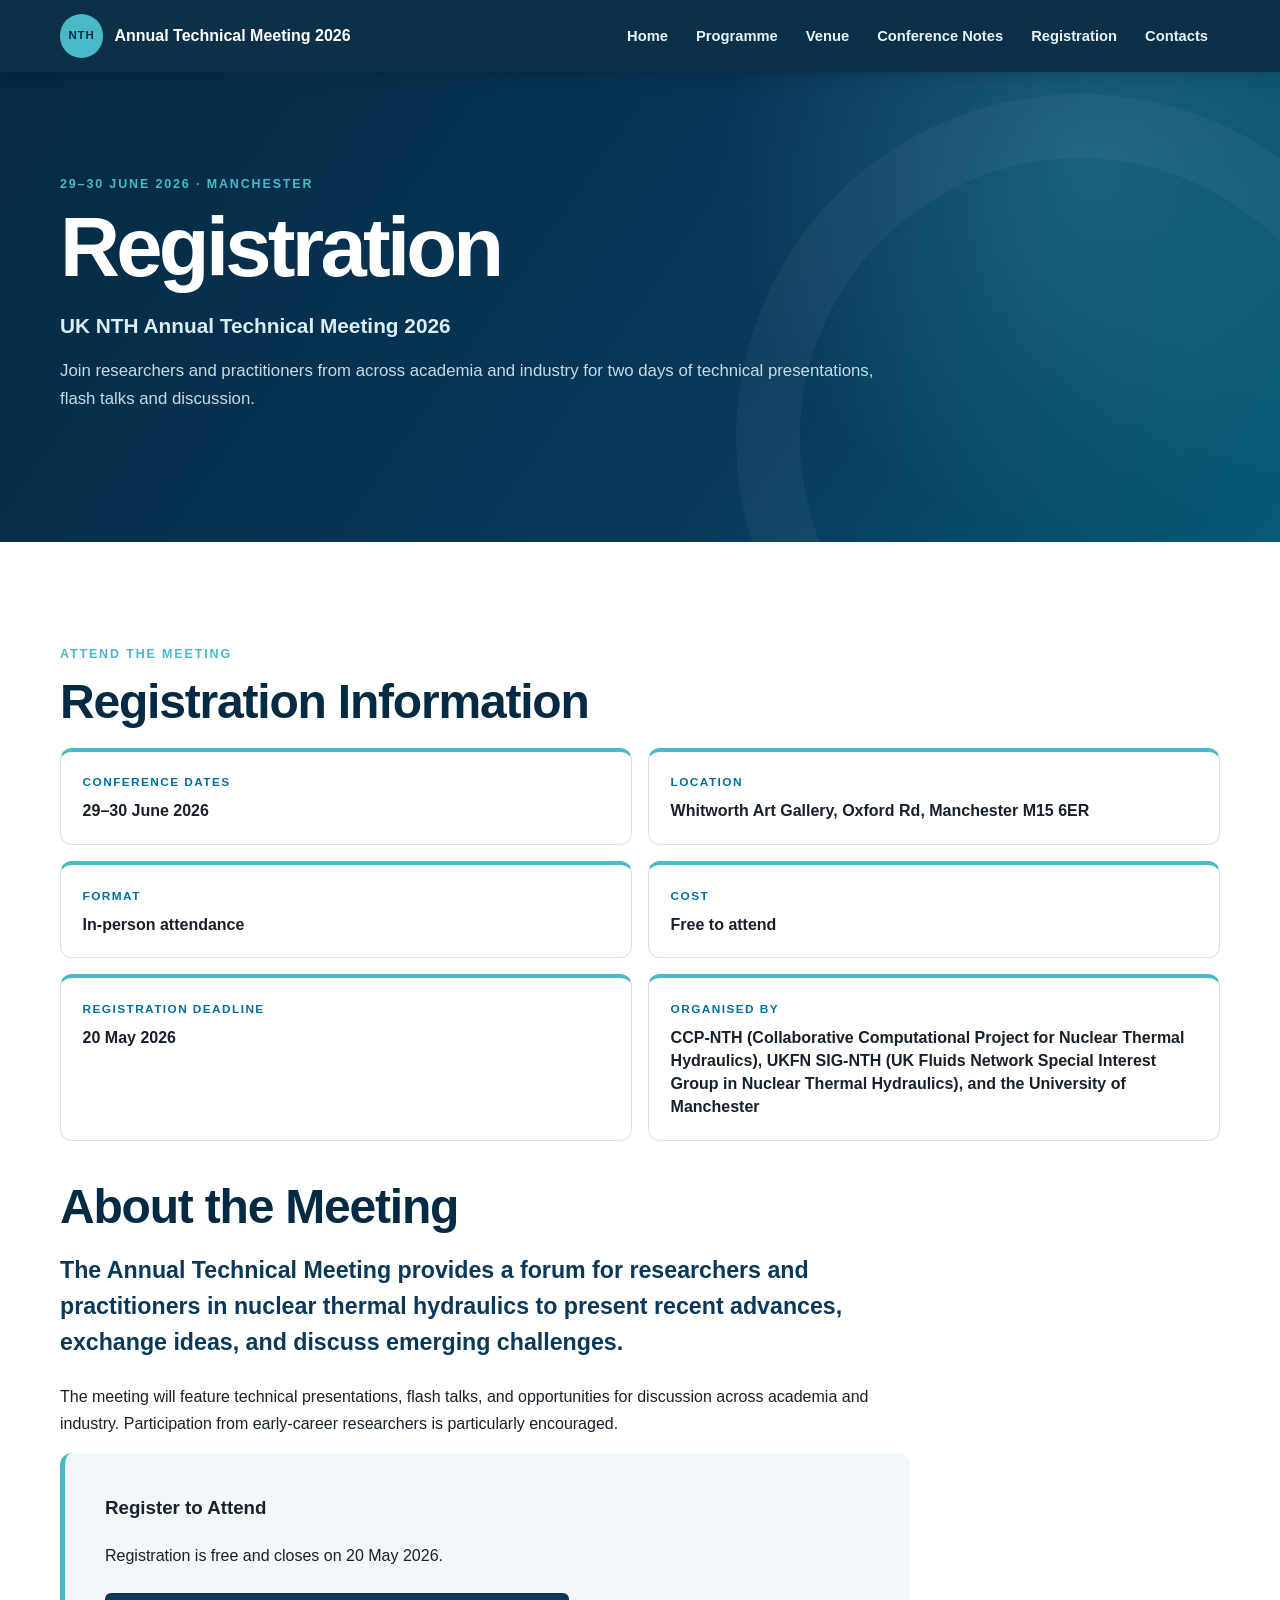
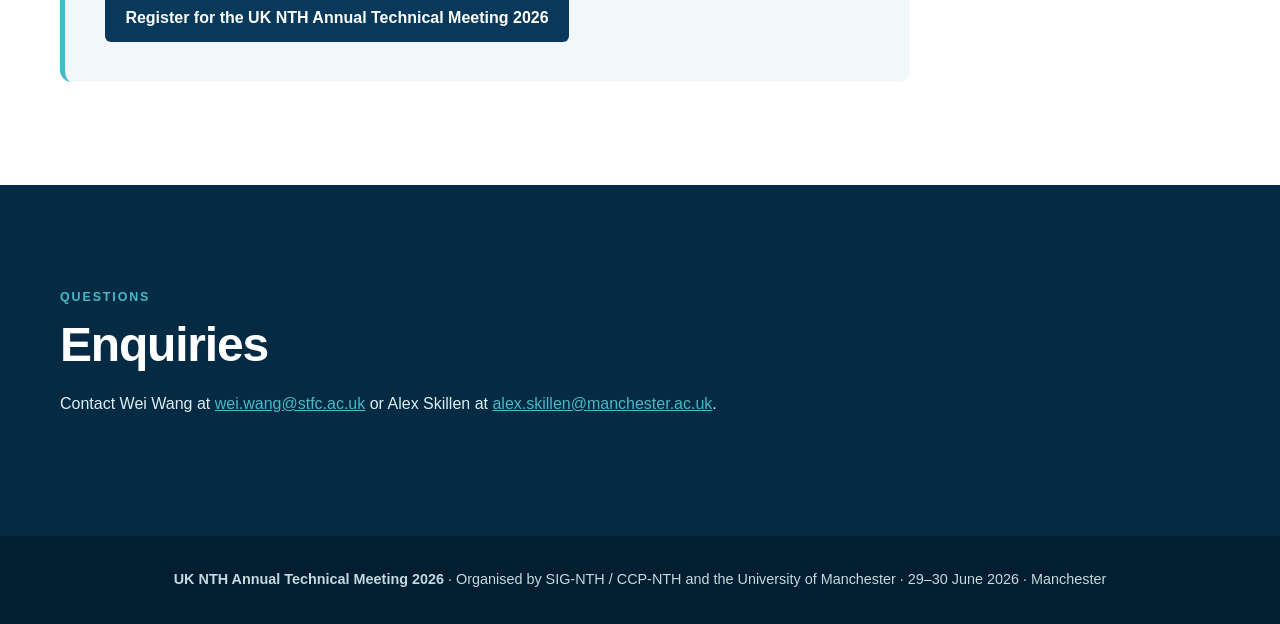
==== registration.html @ 03444980 "Update event programme and add registration page" ====
<!DOCTYPE html>
<html lang="en-GB">
<head>
  <meta charset="utf-8">
  <meta name="viewport" content="width=device-width, initial-scale=1">
  <meta name="description" content="Registration information for the UK NTH Annual Technical Meeting 2026.">
  <title>Registration – UK NTH Annual Technical Meeting 2026</title>
  <link rel="stylesheet" href="style.css">
</head>
<body>
  <a class="skip-link" href="#main-content">Skip to main content</a>

  <header class="site-header">
    <div class="nav-wrap">
      <a class="site-name" href="index.html" aria-label="UK NTH Annual Technical Meeting 2026 home">
        <span class="site-mark" aria-hidden="true">NTH</span>
        <span>Annual Technical Meeting 2026</span>
      </a>
      <nav aria-label="Main navigation">
        <ul class="nav-links">
          <li><a href="index.html">Home</a></li>
          <li><a href="index.html#programme">Programme</a></li>
          <li><a href="index.html#venue">Venue</a></li>
          <li><a href="index.html#notes">Conference Notes</a></li>
          <li><a href="registration.html" aria-current="page">Registration</a></li>
          <li><a href="index.html#contacts">Contacts</a></li>
        </ul>
      </nav>
    </div>
  </header>

  <main id="main-content">
    <section class="hero registration-hero">
      <div class="hero-content">
        <p class="eyebrow">29–30 June 2026 · Manchester</p>
        <h1>Registration</h1>
        <p class="hero-subtitle">UK NTH Annual Technical Meeting 2026</p>
        <p class="hero-description">Join researchers and practitioners from across academia and industry for two days of technical presentations, flash talks and discussion.</p>
      </div>
    </section>

    <section class="content-section">
      <div class="section-inner">
        <p class="section-kicker">Attend the meeting</p>
        <h2>Registration Information</h2>

        <div class="registration-grid">
          <article class="fact-card">
            <p class="fact-label">Conference Dates</p>
            <p class="fact-value">29–30 June 2026</p>
          </article>
          <article class="fact-card">
            <p class="fact-label">Location</p>
            <p class="fact-value">Whitworth Art Gallery, Oxford Rd, Manchester M15 6ER</p>
          </article>
          <article class="fact-card">
            <p class="fact-label">Format</p>
            <p class="fact-value">In-person attendance</p>
          </article>
          <article class="fact-card">
            <p class="fact-label">Cost</p>
            <p class="fact-value">Free to attend</p>
          </article>
          <article class="fact-card">
            <p class="fact-label">Registration Deadline</p>
            <p class="fact-value">20 May 2026</p>
          </article>
          <article class="fact-card">
            <p class="fact-label">Organised By</p>
            <p class="fact-value">CCP-NTH (Collaborative Computational Project for Nuclear Thermal Hydraulics), UKFN SIG-NTH (UK Fluids Network Special Interest Group in Nuclear Thermal Hydraulics), and the University of Manchester</p>
          </article>
        </div>

        <div class="narrow">
          <h2>About the Meeting</h2>
          <p class="lead">The Annual Technical Meeting provides a forum for researchers and practitioners in nuclear thermal hydraulics to present recent advances, exchange ideas, and discuss emerging challenges.</p>
          <p>The meeting will feature technical presentations, flash talks, and opportunities for discussion across academia and industry. Participation from early-career researchers is particularly encouraged.</p>

          <div class="registration-action">
            <h3>Register to Attend</h3>
            <p>Registration is free and closes on 20 May 2026.</p>
            <a class="button" href="https://forms.office.com/e/QjzWCHUNQY" target="_blank" rel="noopener noreferrer">Register for the UK NTH Annual Technical Meeting 2026</a>
          </div>
        </div>
      </div>
    </section>

    <section class="content-section section-dark">
      <div class="section-inner">
        <p class="section-kicker">Questions</p>
        <h2>Enquiries</h2>
        <p>Contact Wei Wang at <a href="mailto:wei.wang@stfc.ac.uk">wei.wang@stfc.ac.uk</a> or Alex Skillen at <a href="mailto:alex.skillen@manchester.ac.uk">alex.skillen@manchester.ac.uk</a>.</p>
      </div>
    </section>
  </main>

  <footer>
    <div class="section-inner">
      <p><strong>UK NTH Annual Technical Meeting 2026</strong> · Organised by SIG-NTH / CCP-NTH and the University of Manchester · 29–30 June 2026 · Manchester</p>
    </div>
  </footer>
</body>
</html>
---- style.css ----
:root {
  --ink: #17212b;
  --muted: #556371;
  --navy: #08395b;
  --navy-deep: #052a43;
  --blue: #006f9f;
  --cyan: #48b9c7;
  --gold: #f0b44d;
  --paper: #ffffff;
  --pale: #f2f7f9;
  --line: #d8e2e7;
  --shadow: 0 14px 34px rgba(5, 42, 67, 0.12);
  --radius: 12px;
  --max-width: 1160px;
}

* {
  box-sizing: border-box;
}

html {
  scroll-behavior: smooth;
  scroll-padding-top: 5rem;
}

body {
  margin: 0;
  color: var(--ink);
  background: var(--paper);
  font-family: "Segoe UI", Roboto, Helvetica, Arial, sans-serif;
  font-size: 1rem;
  line-height: 1.65;
}

a {
  color: var(--blue);
}

a:hover {
  color: var(--navy);
}

.skip-link {
  position: fixed;
  top: -5rem;
  left: 1rem;
  z-index: 100;
  padding: 0.75rem 1rem;
  color: var(--paper);
  background: var(--navy-deep);
  border-radius: 0 0 6px 6px;
}

.skip-link:focus {
  top: 0;
}

.site-header {
  position: sticky;
  top: 0;
  z-index: 20;
  color: var(--paper);
  background: rgba(5, 42, 67, 0.97);
  box-shadow: 0 2px 16px rgba(0, 0, 0, 0.18);
}

.nav-wrap {
  width: min(calc(100% - 2rem), var(--max-width));
  min-height: 4.5rem;
  margin: 0 auto;
  display: flex;
  align-items: center;
  justify-content: space-between;
  gap: 2rem;
}

.site-name {
  display: flex;
  align-items: center;
  gap: 0.7rem;
  color: var(--paper);
  font-weight: 700;
  line-height: 1.2;
  text-decoration: none;
}

.site-name:hover {
  color: var(--paper);
}

.site-mark {
  display: grid;
  width: 2.7rem;
  height: 2.7rem;
  place-items: center;
  color: var(--navy-deep);
  background: var(--cyan);
  border-radius: 50%;
  font-size: 0.72rem;
  letter-spacing: 0.08em;
}

.nav-links {
  margin: 0;
  padding: 0;
  display: flex;
  flex-wrap: wrap;
  gap: 0.25rem;
  list-style: none;
}

.nav-links a {
  display: block;
  padding: 0.65rem 0.75rem;
  color: #e8f4f7;
  border-radius: 5px;
  font-size: 0.92rem;
  font-weight: 600;
  text-decoration: none;
}

.nav-links a:hover,
.nav-links a:focus-visible {
  color: var(--paper);
  background: rgba(255, 255, 255, 0.12);
}

.hero {
  position: relative;
  overflow: hidden;
  color: var(--paper);
  background:
    radial-gradient(circle at 85% 20%, rgba(72, 185, 199, 0.28), transparent 23rem),
    linear-gradient(125deg, var(--navy-deep), var(--navy) 62%, #075a78);
}

.hero::after {
  position: absolute;
  right: -9rem;
  bottom: -15rem;
  width: 35rem;
  height: 35rem;
  border: 4rem solid rgba(255, 255, 255, 0.04);
  border-radius: 50%;
  content: "";
}

.hero-content {
  position: relative;
  z-index: 1;
  width: min(calc(100% - 2rem), var(--max-width));
  margin: 0 auto;
  padding: clamp(5rem, 10vw, 8.5rem) 0 clamp(7rem, 12vw, 10rem);
}

.hero-logo {
  display: block;
  width: clamp(9rem, 18vw, 13rem);
  height: auto;
  margin-bottom: 2rem;
}

.eyebrow,
.section-kicker {
  margin: 0 0 0.7rem;
  color: var(--cyan);
  font-size: 0.78rem;
  font-weight: 800;
  letter-spacing: 0.15em;
  text-transform: uppercase;
}

h1,
h2,
h3,
h4,
p {
  margin-top: 0;
}

h1 {
  max-width: 900px;
  margin-bottom: 1.2rem;
  font-size: clamp(2.5rem, 7vw, 5.2rem);
  line-height: 1.02;
  letter-spacing: -0.045em;
}

h2 {
  margin-bottom: 1.2rem;
  color: var(--navy-deep);
  font-size: clamp(2rem, 4vw, 3rem);
  line-height: 1.1;
  letter-spacing: -0.025em;
}

.hero-subtitle {
  max-width: 950px;
  margin-bottom: 1rem;
  color: #d9edf2;
  font-size: clamp(1.05rem, 2vw, 1.3rem);
  font-weight: 650;
  line-height: 1.5;
}

.hero-description {
  max-width: 850px;
  color: #c6dce4;
  font-size: 1.05rem;
}

.hero-actions {
  margin-top: 2.2rem;
  display: flex;
  flex-wrap: wrap;
  gap: 0.75rem;
}

.button {
  display: inline-block;
  padding: 0.82rem 1.15rem;
  border: 2px solid transparent;
  border-radius: 6px;
  font-weight: 750;
  line-height: 1.2;
  text-decoration: none;
  transition: transform 160ms ease, background-color 160ms ease;
}

.button:hover {
  transform: translateY(-2px);
}

.button-primary {
  color: var(--navy-deep);
  background: var(--cyan);
}

.button-primary:hover {
  color: var(--navy-deep);
  background: #70ccd6;
}

.button-secondary {
  color: var(--paper);
  background: transparent;
  border-color: rgba(255, 255, 255, 0.5);
}

.button-secondary:hover {
  color: var(--paper);
  background: rgba(255, 255, 255, 0.12);
}

.event-facts {
  position: relative;
  z-index: 2;
  margin-top: -4.5rem;
}

.section-inner {
  width: min(calc(100% - 2rem), var(--max-width));
  margin: 0 auto;
}

.narrow {
  max-width: 850px;
}

.facts-grid {
  display: grid;
  grid-template-columns: repeat(4, 1fr);
  gap: 1rem;
}

.fact-card,
.contact-card,
.venue-card {
  padding: 1.35rem;
  background: var(--paper);
  border: 1px solid var(--line);
  border-top: 4px solid var(--cyan);
  border-radius: var(--radius);
  box-shadow: var(--shadow);
}

.fact-card p {
  margin-bottom: 0;
}

.fact-label {
  margin-bottom: 0.4rem !important;
  color: var(--blue);
  font-size: 0.74rem;
  font-weight: 800;
  letter-spacing: 0.12em;
  text-transform: uppercase;
}

.fact-value {
  font-weight: 700;
  line-height: 1.45;
}

.content-section {
  padding: clamp(4.5rem, 8vw, 7rem) 0;
}

.section-tint {
  background: var(--pale);
}

.lead {
  color: var(--navy);
  font-size: clamp(1.18rem, 2vw, 1.45rem);
  font-weight: 600;
  line-height: 1.55;
}

.section-heading {
  margin-bottom: 1.5rem;
  display: flex;
  align-items: end;
  justify-content: space-between;
  gap: 2rem;
}

.section-heading h2,
.section-heading p {
  margin-bottom: 0;
}

.draft-notice {
  flex: 0 0 auto;
  color: var(--muted);
  font-size: 0.9rem;
}

.legend {
  margin-bottom: 2.5rem;
  display: flex;
  flex-wrap: wrap;
  gap: 0.45rem;
}

.tag {
  display: inline-block;
  margin: 0.2rem 0.15rem 0 0;
  padding: 0.16rem 0.52rem;
  border-radius: 999px;
  font-size: 0.68rem;
  font-weight: 800;
  letter-spacing: 0.045em;
  line-height: 1.5;
  text-transform: uppercase;
  vertical-align: middle;
}

.tag-invited { color: #0b4561; background: #c8eafa; }
.tag-flash { color: #5b3b00; background: #fce4a9; }
.tag-break { color: #205741; background: #d8f0e4; }
.tag-lunch { color: #59395d; background: #eedcf0; }
.tag-dinner { color: #4f336c; background: #e4d7f7; }
.tag-panel { color: #713b17; background: #f3dbc8; }
.tag-tbc { color: #5b6268; background: #e4e8ea; }

.programme-day {
  margin-top: 2.5rem;
}

.programme-day + .programme-day {
  margin-top: 5rem;
}

.programme-day > h3 {
  margin-bottom: 1rem;
  padding: 1.15rem 1.4rem;
  color: var(--paper);
  background: var(--navy-deep);
  border-radius: var(--radius);
  font-size: clamp(1.35rem, 3vw, 1.8rem);
}

.session {
  margin: 2rem 0;
}

.session-title {
  margin: 0 0 0.6rem;
  padding: 0.85rem 1rem;
  color: var(--navy-deep);
  background: #dcecf1;
  border-left: 5px solid var(--blue);
  border-radius: 5px;
  font-size: 1.05rem;
}

.session-title span {
  margin-right: 0.5rem;
  color: var(--blue);
  font-size: 0.72rem;
  letter-spacing: 0.08em;
  text-transform: uppercase;
}

.programme-item {
  margin-bottom: 0.55rem;
  padding: 1rem 1.15rem;
  display: grid;
  grid-template-columns: 8rem 1fr;
  gap: 1rem;
  background: var(--paper);
  border: 1px solid var(--line);
  border-radius: 7px;
}

.programme-item time {
  color: var(--blue);
  font-size: 0.88rem;
  font-weight: 800;
}

.programme-item h4 {
  margin-bottom: 0.18rem;
  color: var(--ink);
  font-size: 1rem;
  line-height: 1.4;
}

.programme-item p {
  margin-bottom: 0.2rem;
  color: var(--muted);
  font-size: 0.9rem;
  line-height: 1.45;
}

.featured-item {
  border-left: 5px solid #8963ad;
}

.programme-break {
  margin: 1.2rem 0;
  background: #eaf5f1;
  border-color: #c5e2d6;
  border-left: 5px solid #4e9b78;
}

.programme-break.programme-lunch {
  background: #f5edf6;
  border-color: #e2cfe5;
  border-left-color: #9c70a1;
}

.programme-break.programme-dinner {
  background: #f1ebf8;
  border-color: #d9caeb;
  border-left-color: #8963ad;
}

.registration-hero .hero-content {
  padding-top: clamp(4rem, 8vw, 6.5rem);
  padding-bottom: clamp(5rem, 9vw, 7rem);
}

.registration-grid {
  margin-bottom: 2.5rem;
  display: grid;
  grid-template-columns: repeat(2, 1fr);
  gap: 1rem;
}

.registration-grid .fact-card {
  box-shadow: none;
}

.registration-action {
  padding: clamp(1.5rem, 4vw, 2.5rem);
  background: var(--pale);
  border-left: 5px solid var(--cyan);
  border-radius: var(--radius);
}

.registration-action .button {
  margin-top: 0.5rem;
  color: var(--paper);
  background: var(--navy);
}

.registration-action .button:hover {
  color: var(--paper);
  background: var(--navy-deep);
}

.split-layout {
  display: grid;
  grid-template-columns: 1.5fr 1fr;
  align-items: center;
  gap: clamp(2rem, 6vw, 6rem);
}

#venue .button {
  margin-top: 1rem;
  color: var(--paper);
  background: var(--navy);
}

#venue .button:hover {
  background: var(--navy-deep);
}

.venue-card {
  display: flex;
  flex-direction: column;
  font-size: 1.1rem;
  font-style: normal;
}

.venue-card strong {
  margin-bottom: 0.65rem;
  color: var(--navy-deep);
  font-size: 1.4rem;
}

.section-dark {
  color: #deedf1;
  background: var(--navy-deep);
}

.section-dark h2 {
  color: var(--paper);
}

.section-dark a {
  color: var(--cyan);
}

.notes-grid {
  margin: 2rem 0 0;
  padding: 0;
  display: grid;
  grid-template-columns: repeat(2, 1fr);
  gap: 1rem;
  list-style: none;
}

.notes-grid li {
  position: relative;
  padding: 1.2rem 1.2rem 1.2rem 3rem;
  background: rgba(255, 255, 255, 0.07);
  border: 1px solid rgba(255, 255, 255, 0.12);
  border-radius: 8px;
}

.notes-grid li::before {
  position: absolute;
  top: 1.25rem;
  left: 1.15rem;
  color: var(--cyan);
  font-weight: 900;
  content: "i";
}

.contact-grid {
  max-width: 800px;
  margin-top: 2rem;
  display: grid;
  grid-template-columns: repeat(2, 1fr);
  gap: 1rem;
}

.contact-card h3 {
  margin-bottom: 0.4rem;
  color: var(--navy-deep);
}

.contact-card a {
  overflow-wrap: anywhere;
  font-weight: 650;
}

footer {
  padding: 2rem 0;
  color: #c3d9df;
  background: #031e30;
  text-align: center;
}

footer p {
  margin: 0;
  font-size: 0.9rem;
}

@media (max-width: 900px) {
  .nav-wrap {
    padding: 0.75rem 0;
    align-items: flex-start;
    flex-direction: column;
    gap: 0.4rem;
  }

  .nav-links {
    gap: 0;
  }

  .nav-links a {
    padding: 0.4rem 0.6rem 0.4rem 0;
  }

  .facts-grid {
    grid-template-columns: repeat(2, 1fr);
  }

  .registration-grid {
    grid-template-columns: repeat(2, 1fr);
  }

  .split-layout {
    grid-template-columns: 1fr;
  }
}

@media (max-width: 620px) {
  html {
    scroll-padding-top: 9rem;
  }

  .site-name {
    font-size: 0.92rem;
  }

  .site-mark {
    width: 2.3rem;
    height: 2.3rem;
  }

  .nav-links a {
    font-size: 0.78rem;
  }

  .hero-content {
    padding-top: 4rem;
  }

  .hero-actions {
    align-items: stretch;
    flex-direction: column;
  }

  .button {
    text-align: center;
  }

  .facts-grid,
  .notes-grid,
  .contact-grid,
  .registration-grid {
    grid-template-columns: 1fr;
  }

  .section-heading {
    align-items: flex-start;
    flex-direction: column;
    gap: 0.5rem;
  }

  .programme-item {
    grid-template-columns: 1fr;
    gap: 0.35rem;
  }
}

@media (prefers-reduced-motion: reduce) {
  html {
    scroll-behavior: auto;
  }

  .button {
    transition: none;
  }
}
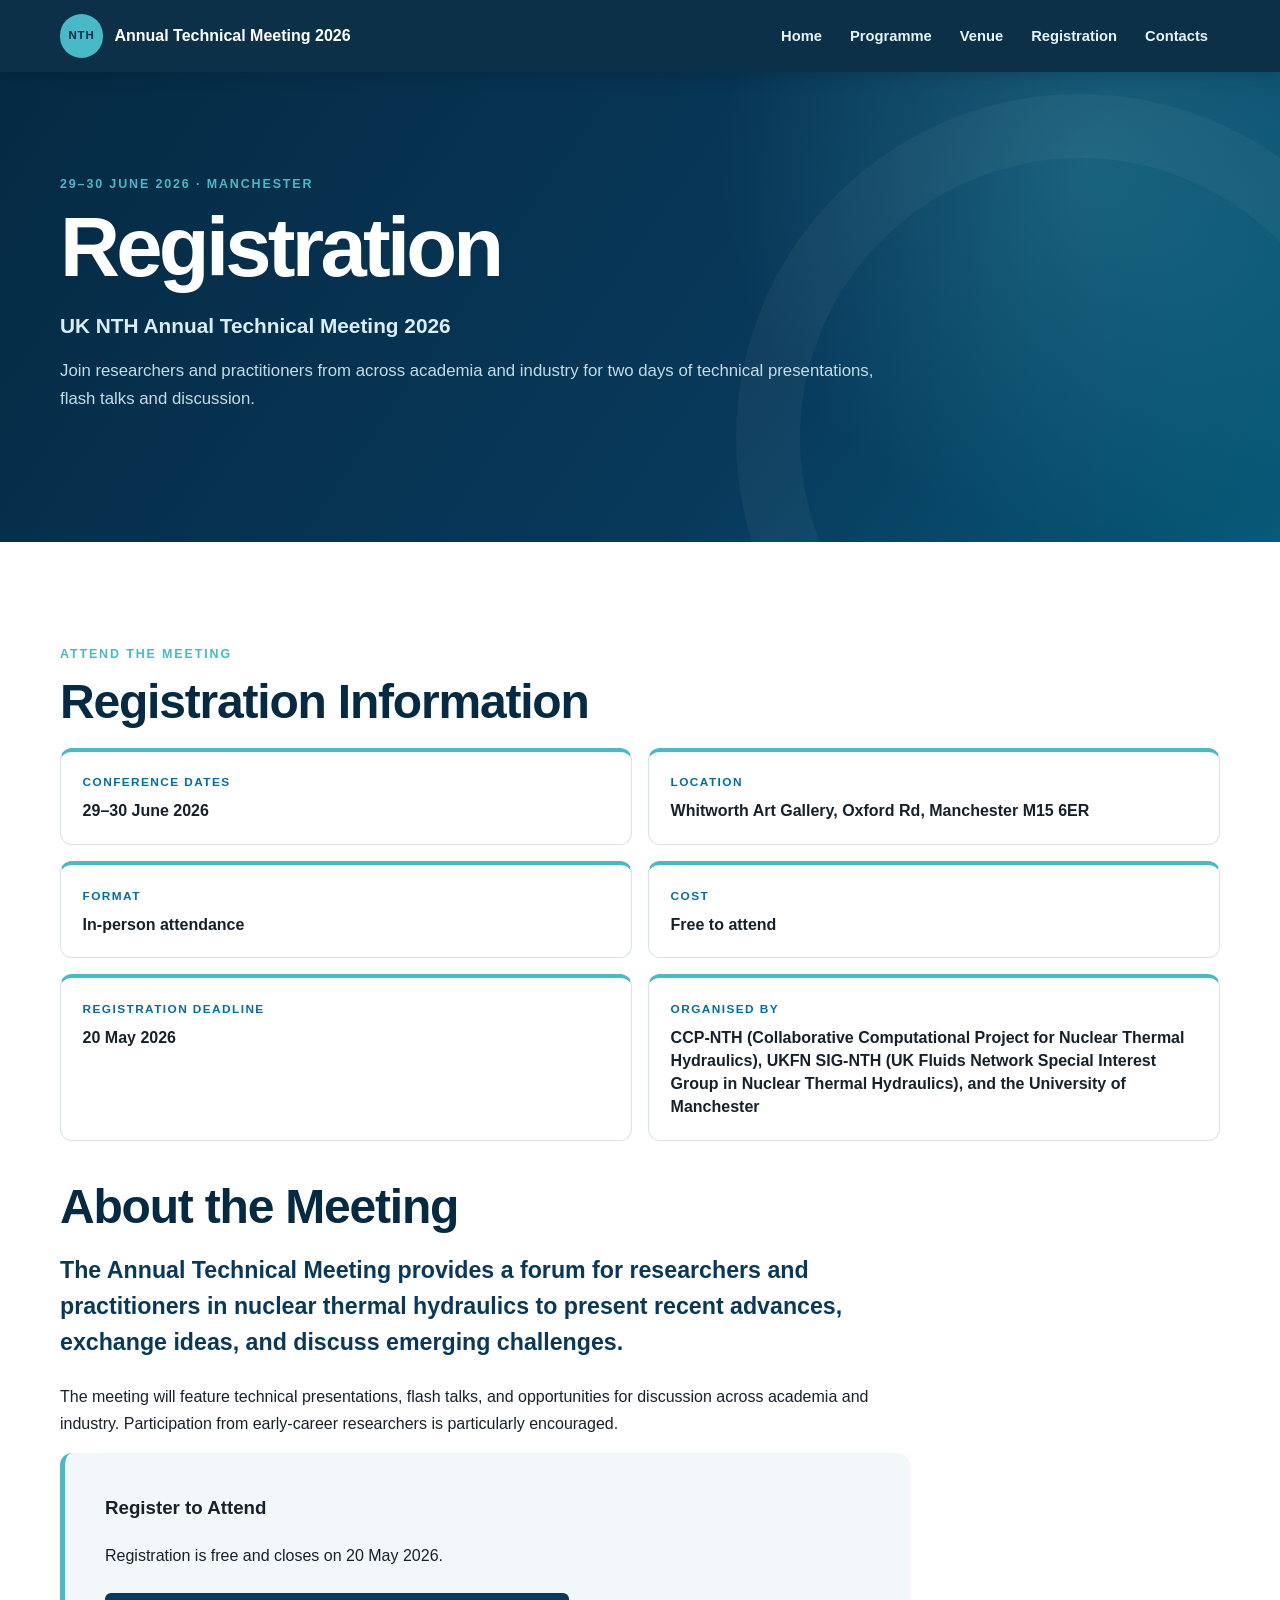
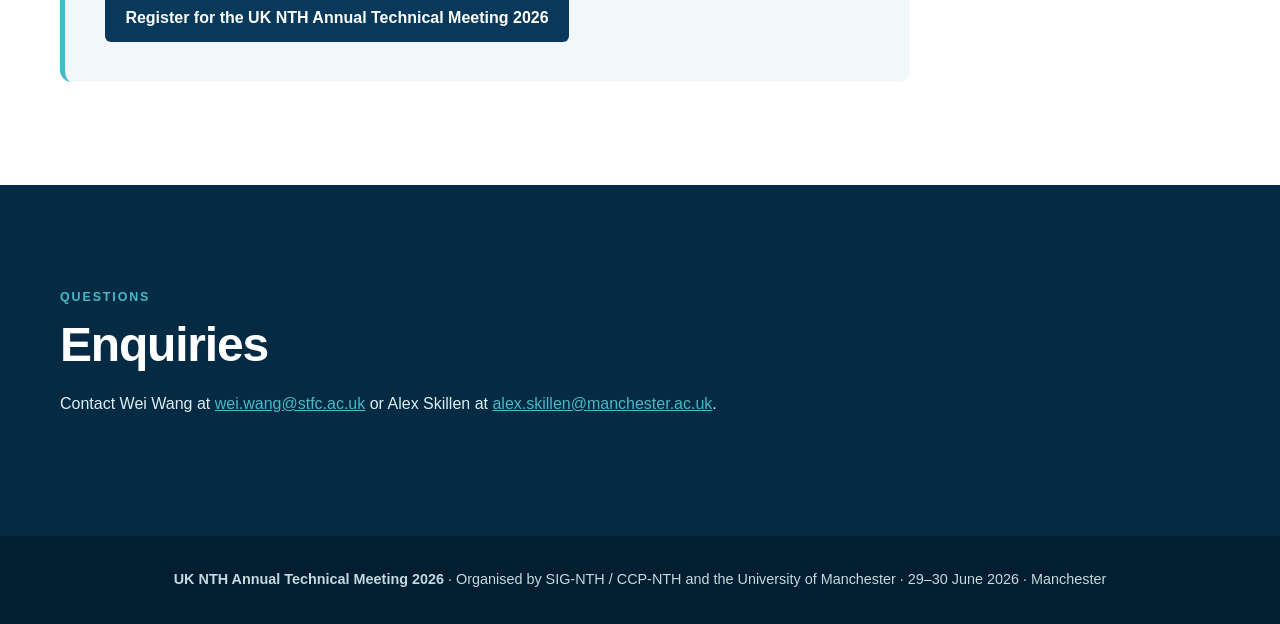
==== commit 250ee659: "Remove conference notes from navigation" ====
--- a/registration.html
+++ b/registration.html
@@ -21,7 +21,6 @@
           <li><a href="index.html">Home</a></li>
           <li><a href="index.html#programme">Programme</a></li>
           <li><a href="index.html#venue">Venue</a></li>
-          <li><a href="index.html#notes">Conference Notes</a></li>
           <li><a href="registration.html" aria-current="page">Registration</a></li>
           <li><a href="index.html#contacts">Contacts</a></li>
         </ul>
--- a/style.css
+++ b/style.css
@@ -155,9 +155,12 @@
 
 .hero-logo {
   display: block;
-  width: clamp(9rem, 18vw, 13rem);
+  width: clamp(6.5rem, 13vw, 8.5rem);
   height: auto;
   margin-bottom: 2rem;
+  padding: 0.65rem;
+  background: var(--paper);
+  border-radius: 12px;
 }
 
 .eyebrow,
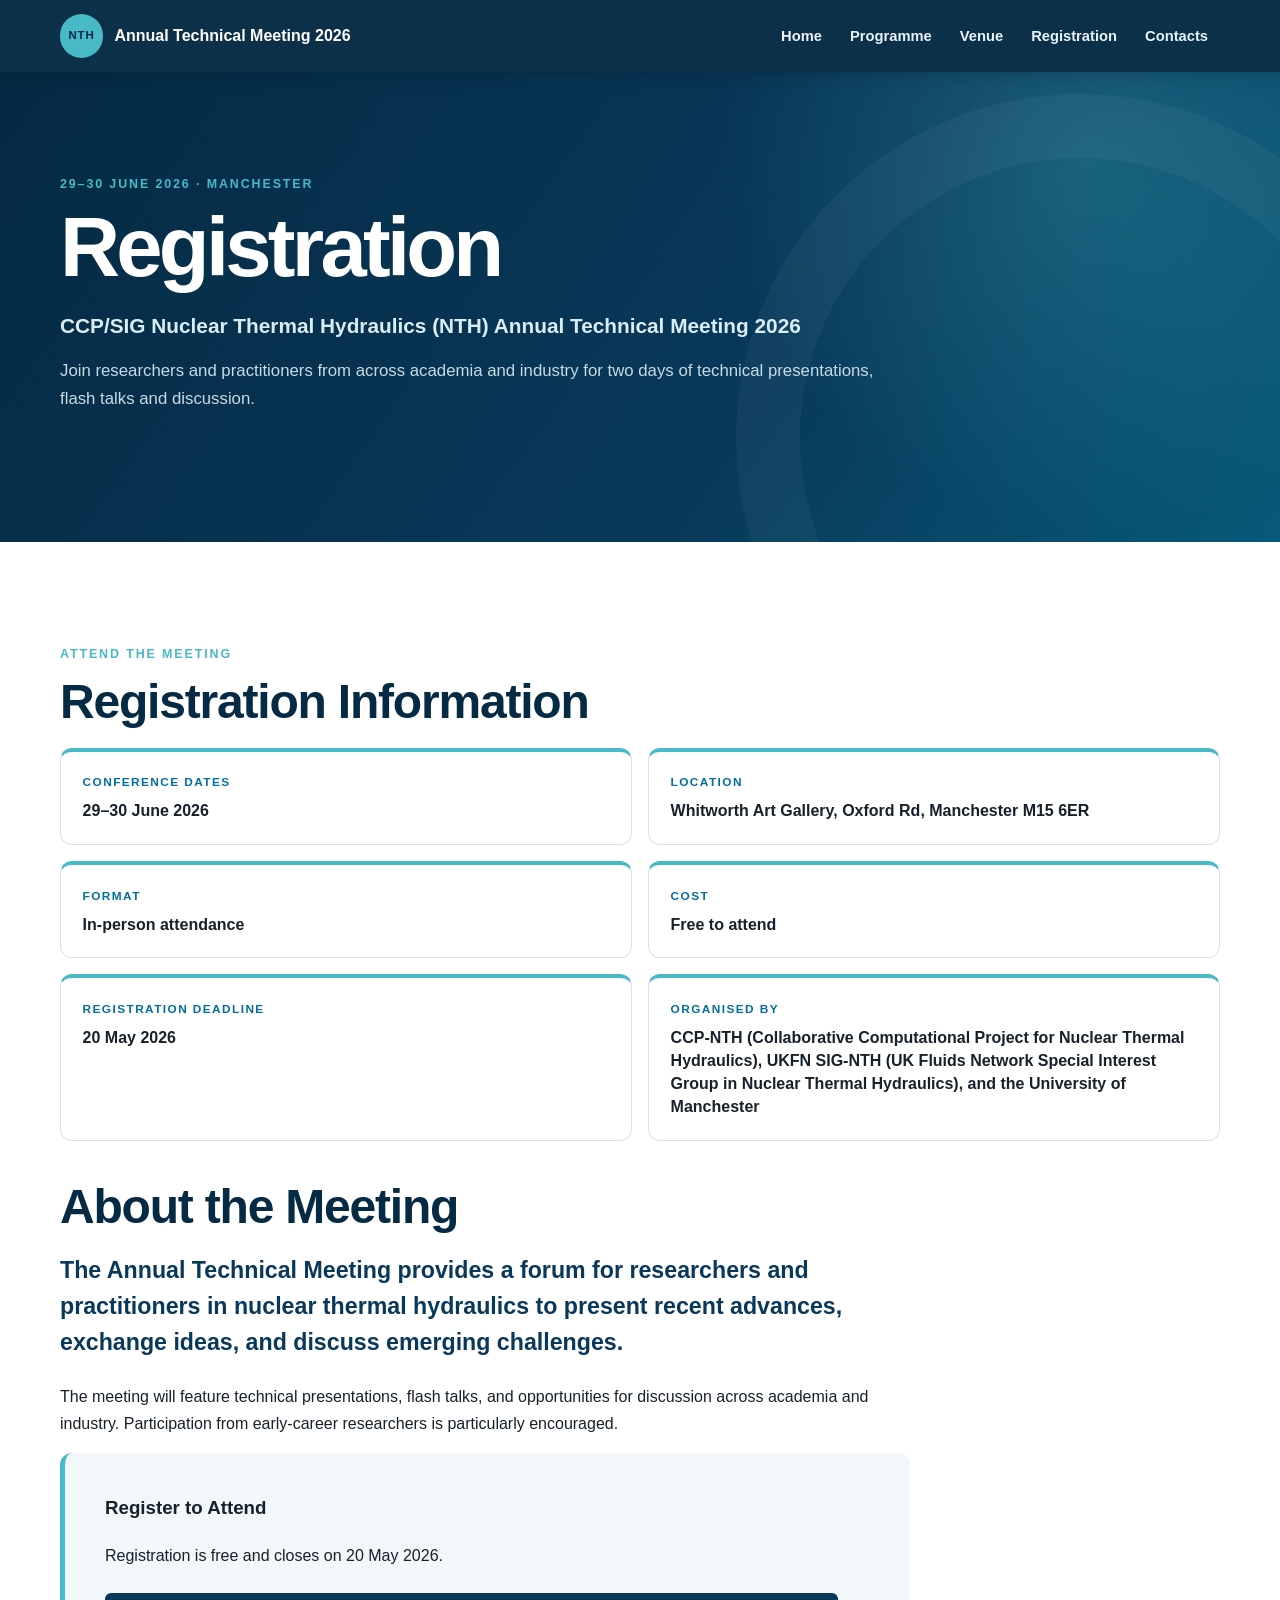
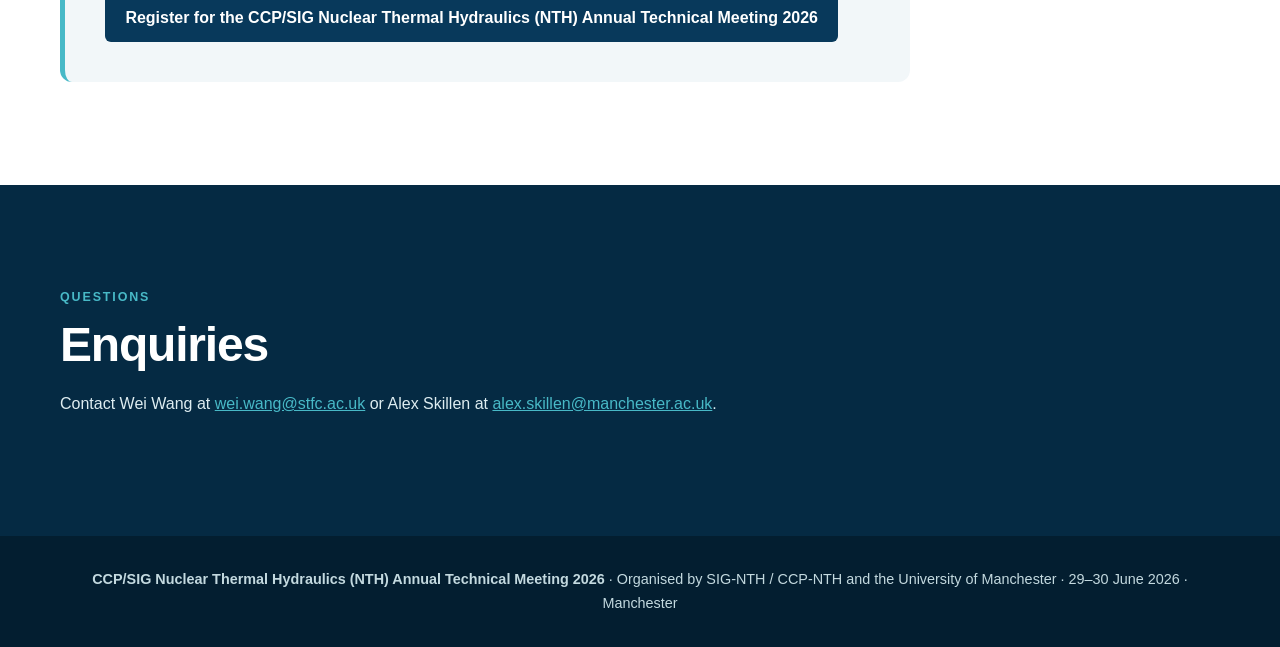
==== commit 5dcc8153: "Replace 'UK NTH' with 'CCP/SIG Nuclear Thermal Hydraulics (NTH)' Update all references across index." ====
--- a/registration.html
+++ b/registration.html
@@ -3,8 +3,8 @@
 <head>
   <meta charset="utf-8">
   <meta name="viewport" content="width=device-width, initial-scale=1">
-  <meta name="description" content="Registration information for the UK NTH Annual Technical Meeting 2026.">
-  <title>Registration – UK NTH Annual Technical Meeting 2026</title>
+  <meta name="description" content="Registration information for the CCP/SIG Nuclear Thermal Hydraulics (NTH) Annual Technical Meeting 2026.">
+  <title>Registration – CCP/SIG Nuclear Thermal Hydraulics (NTH) Annual Technical Meeting 2026</title>
   <link rel="stylesheet" href="style.css">
 </head>
 <body>
@@ -12,7 +12,7 @@
 
   <header class="site-header">
     <div class="nav-wrap">
-      <a class="site-name" href="index.html" aria-label="UK NTH Annual Technical Meeting 2026 home">
+      <a class="site-name" href="index.html" aria-label="CCP/SIG Nuclear Thermal Hydraulics (NTH) Annual Technical Meeting 2026 home">
         <span class="site-mark" aria-hidden="true">NTH</span>
         <span>Annual Technical Meeting 2026</span>
       </a>
@@ -33,7 +33,7 @@
       <div class="hero-content">
         <p class="eyebrow">29–30 June 2026 · Manchester</p>
         <h1>Registration</h1>
-        <p class="hero-subtitle">UK NTH Annual Technical Meeting 2026</p>
+        <p class="hero-subtitle">CCP/SIG Nuclear Thermal Hydraulics (NTH) Annual Technical Meeting 2026</p>
         <p class="hero-description">Join researchers and practitioners from across academia and industry for two days of technical presentations, flash talks and discussion.</p>
       </div>
     </section>
@@ -78,7 +78,7 @@
           <div class="registration-action">
             <h3>Register to Attend</h3>
             <p>Registration is free and closes on 20 May 2026.</p>
-            <a class="button" href="https://forms.office.com/e/QjzWCHUNQY" target="_blank" rel="noopener noreferrer">Register for the UK NTH Annual Technical Meeting 2026</a>
+            <a class="button" href="https://forms.office.com/e/QjzWCHUNQY" target="_blank" rel="noopener noreferrer">Register for the CCP/SIG Nuclear Thermal Hydraulics (NTH) Annual Technical Meeting 2026</a>
           </div>
         </div>
       </div>
@@ -95,7 +95,7 @@
 
   <footer>
     <div class="section-inner">
-      <p><strong>UK NTH Annual Technical Meeting 2026</strong> · Organised by SIG-NTH / CCP-NTH and the University of Manchester · 29–30 June 2026 · Manchester</p>
+      <p><strong>CCP/SIG Nuclear Thermal Hydraulics (NTH) Annual Technical Meeting 2026</strong> · Organised by SIG-NTH / CCP-NTH and the University of Manchester · 29–30 June 2026 · Manchester</p>
     </div>
   </footer>
 </body>
--- a/style.css
+++ b/style.css
@@ -501,27 +501,49 @@
   gap: clamp(2rem, 6vw, 6rem);
 }
 
-#venue .button {
-  margin-top: 1rem;
-  color: var(--paper);
-  background: var(--navy);
-}
-
-#venue .button:hover {
-  background: var(--navy-deep);
+.venue-intro {
+  max-width: 800px;
+  margin-bottom: 2rem;
+}
+
+.venue-grid {
+  display: grid;
+  grid-template-columns: repeat(3, 1fr);
+  gap: 1rem;
 }
 
 .venue-card {
   display: flex;
   flex-direction: column;
-  font-size: 1.1rem;
+  font-size: 1rem;
+}
+
+.venue-card address {
+  margin-bottom: 1rem;
+  display: flex;
+  flex-direction: column;
   font-style: normal;
 }
 
 .venue-card strong {
   margin-bottom: 0.65rem;
   color: var(--navy-deep);
-  font-size: 1.4rem;
+  font-size: 1.25rem;
+  line-height: 1.3;
+}
+
+.venue-card p {
+  margin-bottom: 1rem;
+  color: var(--muted);
+}
+
+.venue-card .fact-label {
+  color: var(--blue);
+}
+
+.venue-card a {
+  margin-top: auto;
+  font-weight: 700;
 }
 
 .section-dark {
@@ -617,6 +639,10 @@
     grid-template-columns: repeat(2, 1fr);
   }
 
+  .venue-grid {
+    grid-template-columns: 1fr;
+  }
+
   .split-layout {
     grid-template-columns: 1fr;
   }
